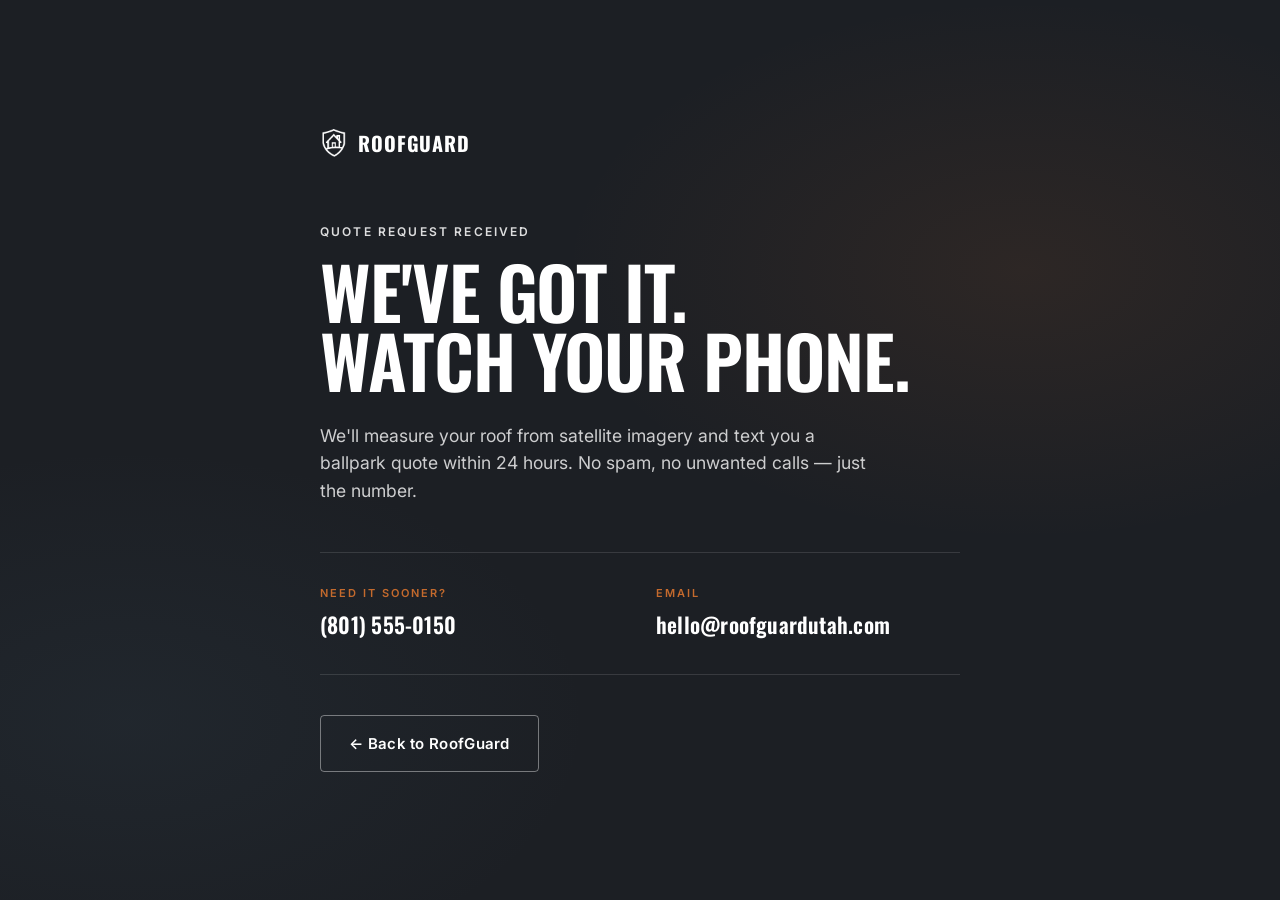
==== thanks.html @ 82bf3ee1 "Feat: Add text-to-quote flow" ====
<!DOCTYPE html>
<html lang="en">
<head>
  <meta charset="UTF-8" />
  <meta name="viewport" content="width=device-width, initial-scale=1.0" />
  <meta name="description" content="Quote request received — RoofGuard will text you within 24 hours." />
  <meta name="theme-color" content="#1C1F24" />
  <title>Thanks — RoofGuard</title>

  <link rel="icon" type="image/png" href="assets/logo-mark.png" />
  <link rel="preconnect" href="https://fonts.googleapis.com" />
  <link rel="preconnect" href="https://fonts.gstatic.com" crossorigin />
  <link href="https://fonts.googleapis.com/css2?family=Oswald:wght@500;600;700&family=Inter:wght@400;500;600&display=swap" rel="stylesheet" />
  <link rel="stylesheet" href="styles.css" />
</head>
<body class="thanks-body">

  <main class="thanks-main">
    <div class="container thanks-inner">
      <a href="/" class="thanks-brand" aria-label="RoofGuard home">
        <img src="assets/logo-mark.png" alt="" class="brand-mark" />
        <span class="brand-name">RoofGuard</span>
      </a>

      <p class="section-eyebrow eyebrow-light">Quote Request Received</p>
      <h1 class="thanks-headline">We've got it.<br />Watch your phone.</h1>
      <p class="thanks-sub">
        We'll measure your roof from satellite imagery and text you a ballpark quote within 24 hours. No spam, no unwanted calls — just the number.
      </p>

      <div class="thanks-meta">
        <div>
          <p class="thanks-meta-label">Need it sooner?</p>
          <a href="tel:+18015550150" class="thanks-meta-value">(801) 555-0150</a>
        </div>
        <div>
          <p class="thanks-meta-label">Email</p>
          <a href="mailto:hello@roofguardutah.com" class="thanks-meta-value">hello@roofguardutah.com</a>
        </div>
      </div>

      <a href="/" class="btn btn-ghost thanks-back">← Back to RoofGuard</a>
    </div>
  </main>

</body>
</html>
---- styles.css ----
/* =========================================================
   ROOFGUARD — Marketing Site
   Aesthetic: editorial-trade. Type-driven. Confident, not loud.
   ========================================================= */

/* ---------- Tokens ---------- */
:root {
  --charcoal: #1C1F24;
  --charcoal-2: #24272D;
  --copper: #C46A2D;
  --copper-deep: #A4561F;
  --sandstone: #E7D8C9;
  --sandstone-2: #F1E6DA;
  --slate: #4A6A7F;
  --slate-deep: #3A5567;
  --signal: #3FA34D;
  --signal-deep: #2F8A3C;

  --paper: #FAFAF7;
  --ink: #2A2D33;
  --ink-mute: #5A5E66;
  --rule: rgba(28, 31, 36, 0.12);
  --rule-light: rgba(255, 255, 255, 0.16);

  --container: 1200px;
  --container-pad: clamp(1.25rem, 4vw, 2.5rem);

  --font-display: 'Oswald', 'Arial Narrow', sans-serif;
  --font-body: 'Inter', 'Arial', sans-serif;

  --ease: cubic-bezier(0.2, 0.7, 0.2, 1);
}

/* ---------- Reset / base ---------- */
*, *::before, *::after { box-sizing: border-box; }
html { scroll-behavior: smooth; -webkit-text-size-adjust: 100%; }
body {
  margin: 0;
  font-family: var(--font-body);
  font-size: 17px;
  line-height: 1.55;
  color: var(--ink);
  background: var(--paper);
  -webkit-font-smoothing: antialiased;
  text-rendering: optimizeLegibility;
}
img { max-width: 100%; display: block; }
a { color: inherit; }
button { font: inherit; }
ul, ol { list-style: none; padding: 0; margin: 0; }
h1, h2, h3, h4, h5, p { margin: 0; }

.container {
  max-width: var(--container);
  margin: 0 auto;
  padding: 0 var(--container-pad);
  width: 100%;
}

/* ---------- Type system ---------- */
.section-eyebrow,
.eyebrow {
  font-family: var(--font-body);
  font-size: 12px;
  font-weight: 600;
  letter-spacing: 0.18em;
  text-transform: uppercase;
  color: var(--copper);
  display: flex;
  align-items: center;
  gap: 0.75rem;
}
.section-eyebrow { color: var(--copper-deep); }
.eyebrow-light { color: rgba(255,255,255,0.85); }
.eyebrow-rule {
  width: 28px;
  height: 1px;
  background: currentColor;
  display: inline-block;
}

.section-title {
  font-family: var(--font-display);
  font-weight: 600;
  font-size: clamp(2.25rem, 5.2vw, 4.25rem);
  line-height: 0.95;
  letter-spacing: -0.015em;
  text-transform: uppercase;
  color: var(--charcoal);
  margin-top: 0.85rem;
}
.section-head { margin-bottom: 3.5rem; max-width: 880px; }
.section-head--narrow { max-width: 720px; }

.copper-em { color: var(--copper); font-weight: 600; }

/* ---------- Buttons ---------- */
.btn {
  display: inline-flex;
  align-items: center;
  justify-content: center;
  font-family: var(--font-body);
  font-weight: 600;
  font-size: 15px;
  letter-spacing: 0.02em;
  padding: 1rem 1.75rem;
  border-radius: 4px;
  text-decoration: none;
  transition: transform 180ms var(--ease), background 180ms var(--ease), color 180ms var(--ease), border-color 180ms var(--ease);
  cursor: pointer;
  white-space: nowrap;
  border: 1.5px solid transparent;
}
.btn-primary {
  background: var(--signal);
  color: #fff;
}
.btn-primary:hover {
  background: var(--signal-deep);
  transform: translateY(-1px);
}
.btn-ghost {
  background: transparent;
  color: var(--copper);
  border-color: var(--copper);
}
.btn-ghost:hover {
  background: var(--copper);
  color: #fff;
}
.btn-lg { padding: 1.25rem 2.25rem; font-size: 16px; }

/* ===========================================================
   HEADER
   =========================================================== */
.site-header {
  position: fixed;
  top: 0; left: 0; right: 0;
  z-index: 100;
  padding: 1.1rem 0;
  background: transparent;
  transition: background 220ms var(--ease), padding 220ms var(--ease), border-color 220ms var(--ease);
  border-bottom: 1px solid transparent;
}
.site-header.is-scrolled {
  background: rgba(28, 31, 36, 0.96);
  padding: 0.7rem 0;
  border-bottom-color: rgba(255,255,255,0.06);
  backdrop-filter: blur(8px);
  -webkit-backdrop-filter: blur(8px);
}
.header-inner {
  display: flex;
  align-items: center;
  justify-content: space-between;
  gap: 2rem;
}
.brand {
  display: flex;
  align-items: center;
  gap: 0.65rem;
  text-decoration: none;
  color: var(--charcoal);
  transition: color 200ms var(--ease);
}
.site-header.is-scrolled .brand { color: #fff; }
.brand-mark {
  width: 32px;
  height: 32px;
  transition: filter 200ms var(--ease);
}
.site-header.is-scrolled .brand-mark { filter: invert(1); }
.brand-name {
  font-family: var(--font-display);
  font-weight: 700;
  font-size: 20px;
  letter-spacing: 0.04em;
  text-transform: uppercase;
  color: inherit;
}
.header-nav {
  display: flex;
  gap: 2rem;
  font-size: 13px;
  font-weight: 500;
  letter-spacing: 0.08em;
  text-transform: uppercase;
}
.header-nav a {
  color: rgba(28, 31, 36, 0.72);
  text-decoration: none;
  transition: color 160ms var(--ease);
  position: relative;
  padding: 0.25rem 0;
}
.site-header.is-scrolled .header-nav a { color: rgba(255,255,255,0.78); }
.header-nav a:hover { color: var(--charcoal); }
.site-header.is-scrolled .header-nav a:hover { color: #fff; }
.header-nav a:hover::after {
  content: '';
  position: absolute;
  left: 0; right: 0; bottom: -2px;
  height: 1px;
  background: var(--copper);
}
.header-phone {
  display: flex;
  flex-direction: column;
  align-items: flex-end;
  text-decoration: none;
  color: var(--charcoal);
  line-height: 1.1;
  gap: 2px;
  transition: color 200ms var(--ease);
}
.site-header.is-scrolled .header-phone { color: #fff; }
.phone-label {
  font-size: 10px;
  letter-spacing: 0.18em;
  text-transform: uppercase;
  color: var(--copper);
  font-weight: 600;
}
.phone-number {
  font-family: var(--font-display);
  font-size: 17px;
  font-weight: 600;
  letter-spacing: 0.02em;
}

@media (max-width: 800px) {
  .header-nav { display: none; }
}

/* ===========================================================
   HERO
   =========================================================== */
.hero {
  background: var(--paper);
  color: var(--charcoal);
  padding: 9.5rem 0 0;
  position: relative;
  overflow: hidden;
}
/* Subtle warmth — barely-there copper + slate radials on paper */
.hero::before {
  content: '';
  position: absolute;
  inset: 0;
  background:
    radial-gradient(ellipse 60% 50% at 85% 25%, rgba(196, 106, 45, 0.07), transparent 60%),
    radial-gradient(ellipse 55% 45% at 5% 90%, rgba(74, 106, 127, 0.06), transparent 60%);
  pointer-events: none;
}
.hero-grid {
  display: grid;
  grid-template-columns: 1.05fr 1fr;
  gap: 4rem;
  align-items: center;
  position: relative;
  padding-bottom: 5rem;
}
.hero-copy .eyebrow {
  color: var(--copper-deep);
}
.hero-headline {
  font-family: var(--font-display);
  font-weight: 600;
  text-transform: uppercase;
  font-size: clamp(2.75rem, 6.5vw, 5.75rem);
  line-height: 0.92;
  letter-spacing: -0.02em;
  margin: 1.25rem 0 1.75rem;
  color: var(--charcoal);
}
.hero-figure {
  color: var(--copper);
  font-weight: 700;
  font-size: 1.06em;
  letter-spacing: -0.025em;
  position: relative;
  display: inline-block;
}
.hero-sub {
  font-size: 1.125rem;
  line-height: 1.55;
  color: rgba(28, 31, 36, 0.72);
  max-width: 540px;
  margin-bottom: 2.25rem;
}
.hero-ctas {
  display: flex;
  flex-wrap: wrap;
  gap: 0.85rem;
  margin-bottom: 2.5rem;
}
.hero-trust {
  display: flex;
  flex-wrap: wrap;
  align-items: center;
  gap: 0.85rem;
  font-size: 12px;
  text-transform: uppercase;
  letter-spacing: 0.14em;
  color: rgba(28, 31, 36, 0.55);
  font-weight: 500;
}
.hero-trust .dot {
  display: inline-block;
  width: 4px;
  height: 4px;
  border-radius: 50%;
  background: var(--copper);
}

/* Hero photo treatment */
.hero-media {
  position: relative;
}
.hero-photo {
  position: relative;
  aspect-ratio: 4 / 5;
  background:
    linear-gradient(135deg, rgba(196,106,45,0.20), transparent 55%),
    linear-gradient(180deg, #2E2A26 0%, #161719 100%);
  border: 1px solid rgba(255,255,255,0.08);
  overflow: hidden;
  isolation: isolate;
}
/* Diagonal placeholder pattern — only visible when photo is missing */
.hero-photo > .hero-photo-placeholder {
  position: absolute;
  inset: 0;
  z-index: 1;
  display: flex;
  align-items: center;
  justify-content: center;
  background:
    repeating-linear-gradient(
      135deg,
      rgba(255,255,255,0.03) 0 1px,
      transparent 1px 14px
    );
  color: rgba(255,255,255,0.18);
  font-family: var(--font-display);
  font-size: 10px;
  letter-spacing: 0.32em;
  text-transform: uppercase;
}
/* Photo layer — covers placeholder when image loads; transparent when missing */
.hero-photo::after {
  content: '';
  position: absolute;
  inset: 0;
  z-index: 2;
  background-image: url('assets/hero-roof.jpg');
  background-size: cover;
  background-position: center;
}
/* Faint diagonal texture only — no darkening */
.hero-photo::before {
  content: '';
  position: absolute;
  inset: 0;
  z-index: 3;
  background:
    repeating-linear-gradient(
      45deg,
      rgba(255,255,255,0.012) 0px,
      rgba(255,255,255,0.012) 1px,
      transparent 1px,
      transparent 5px
    );
  pointer-events: none;
}
.hero-photo-overlay { z-index: 4; }
.hero-photo-overlay {
  position: absolute;
  bottom: 1.25rem;
  left: 1.25rem;
  z-index: 3;
}
.photo-tag {
  font-size: 11px;
  letter-spacing: 0.16em;
  text-transform: uppercase;
  font-weight: 600;
  color: rgba(255,255,255,0.92);
  padding: 0.4rem 0.75rem;
  background: rgba(28,31,36,0.55);
  border: 1px solid rgba(255,255,255,0.18);
  backdrop-filter: blur(6px);
  -webkit-backdrop-filter: blur(6px);
}
.hero-photo-meta {
  display: flex;
  justify-content: space-between;
  margin-top: 0.85rem;
  font-size: 11px;
  letter-spacing: 0.16em;
  text-transform: uppercase;
  color: rgba(28, 31, 36, 0.5);
  font-weight: 500;
}
.hero-photo-meta span:first-child {
  color: var(--copper-deep);
  font-family: var(--font-display);
  font-size: 13px;
  letter-spacing: 0.05em;
}

/* Hero marquee strip */
.hero-marquee {
  border-top: 1px solid rgba(28, 31, 36, 0.14);
  border-bottom: 1px solid rgba(28, 31, 36, 0.14);
  background: var(--paper);
  padding: 1.1rem 0;
  overflow: hidden;
  position: relative;
}
.marquee-track {
  display: flex;
  gap: 2.25rem;
  white-space: nowrap;
  animation: marquee 38s linear infinite;
  font-family: var(--font-display);
  font-size: 13px;
  letter-spacing: 0.22em;
  text-transform: uppercase;
  color: rgba(28, 31, 36, 0.4);
}
.marquee-track span:nth-child(odd) { color: var(--charcoal); }
.marquee-track span:nth-child(even) { color: var(--copper); }
@keyframes marquee {
  from { transform: translateX(0); }
  to { transform: translateX(-50%); }
}
@media (prefers-reduced-motion: reduce) {
  .marquee-track { animation: none; }
}

@media (max-width: 900px) {
  .hero { padding-top: 7rem; }
  .hero-grid {
    grid-template-columns: 1fr;
    gap: 3rem;
  }
  .hero-photo { aspect-ratio: 4 / 3; }
}

/* ===========================================================
   SECTIONS — shared
   =========================================================== */
.section {
  padding: clamp(4.5rem, 9vw, 7.5rem) 0;
  position: relative;
}

/* ---------- COST ---------- */
.section-cost { background: var(--sandstone); }
.cost-cards {
  display: grid;
  grid-template-columns: 1fr 1fr;
  gap: 1.25rem;
  margin-top: 3rem;
}
.cost-card {
  position: relative;
  background: #fff;
  border: 1px solid var(--rule);
  padding: 2.5rem 2rem 2.25rem;
  display: flex;
  flex-direction: column;
}
.cost-card--featured {
  border-color: var(--copper);
  border-width: 2px;
  background: #fff;
  box-shadow: 0 24px 60px -28px rgba(196, 106, 45, 0.4);
  transform: translateY(-4px);
}
.cost-card-tab {
  position: absolute;
  top: -1px;
  right: 2rem;
  background: var(--copper);
  color: #fff;
  font-size: 11px;
  font-weight: 600;
  letter-spacing: 0.18em;
  text-transform: uppercase;
  padding: 0.45rem 0.85rem;
}
.cost-card-label {
  font-size: 11px;
  font-weight: 600;
  letter-spacing: 0.2em;
  text-transform: uppercase;
  color: var(--ink-mute);
  margin-bottom: 0.5rem;
}
.cost-card-title {
  font-family: var(--font-display);
  font-weight: 600;
  font-size: 1.5rem;
  letter-spacing: 0.01em;
  text-transform: uppercase;
  color: var(--charcoal);
}
.cost-card-figure {
  font-family: var(--font-display);
  font-weight: 700;
  color: var(--charcoal);
  margin: 1.75rem 0 1.5rem;
  display: flex;
  align-items: flex-start;
  line-height: 1;
}
.cost-prefix {
  font-size: clamp(1.5rem, 2.5vw, 2rem);
  margin-right: 0.15em;
  color: var(--copper);
  margin-top: 0.3em;
}
.cost-amount {
  font-size: clamp(2.5rem, 5vw, 3.75rem);
  letter-spacing: -0.02em;
}
.cost-card--featured .cost-prefix,
.cost-card--featured .cost-amount {
  color: var(--copper);
}
.cost-card-list {
  border-top: 1px solid var(--rule);
  padding-top: 1.25rem;
  display: flex;
  flex-direction: column;
  gap: 0.65rem;
  font-size: 0.95rem;
  color: var(--ink);
  margin-top: auto;
}
.cost-card-list li {
  position: relative;
  padding-left: 1.25rem;
}
.cost-card-list li::before {
  content: '—';
  position: absolute;
  left: 0;
  color: var(--ink-mute);
}
.cost-card--featured .cost-card-list li::before {
  color: var(--copper);
}
.cost-footnote {
  margin-top: 2.5rem;
  text-align: center;
  font-family: var(--font-display);
  font-size: clamp(1rem, 1.5vw, 1.25rem);
  text-transform: uppercase;
  letter-spacing: 0.06em;
  color: var(--ink-mute);
}

@media (max-width: 760px) {
  .cost-cards { grid-template-columns: 1fr; }
  .cost-card--featured { transform: none; }
}

/* ---------- PROBLEM ---------- */
.section-problem {
  background: var(--paper);
  position: relative;
}
.section-problem .container { position: relative; }
.problem-list {
  display: grid;
  grid-template-columns: repeat(3, 1fr);
  gap: 0;
  border-top: 1px solid rgba(28,31,36,0.18);
}
.problem-list li {
  display: flex;
  flex-direction: column;
  gap: 1.5rem;
  padding: 2.5rem 1.75rem 2.5rem 0;
  border-right: 1px solid rgba(28,31,36,0.12);
}
.problem-list li:last-child { border-right: none; padding-right: 0; }
.problem-list li:not(:first-child) { padding-left: 1.75rem; }
.problem-num {
  font-family: var(--font-display);
  font-size: 0.85rem;
  font-weight: 600;
  letter-spacing: 0.2em;
  color: var(--copper);
}
.problem-list h3 {
  font-family: var(--font-display);
  font-size: 1.5rem;
  text-transform: uppercase;
  letter-spacing: 0.01em;
  color: var(--charcoal);
  font-weight: 600;
  margin-bottom: 0.6rem;
}
.problem-list p {
  color: var(--ink);
  font-size: 0.98rem;
}
.problem-closing {
  margin-top: 3.5rem;
  font-family: var(--font-display);
  font-size: clamp(1.5rem, 3vw, 2.25rem);
  text-transform: uppercase;
  letter-spacing: 0.01em;
  color: var(--charcoal);
  font-weight: 600;
}

@media (max-width: 800px) {
  .problem-list { grid-template-columns: 1fr; }
  .problem-list li {
    border-right: none;
    border-bottom: 1px solid rgba(28,31,36,0.12);
    padding: 2rem 0 !important;
  }
  .problem-list li:last-child { border-bottom: none; }
}

/* ---------- PROCESS ---------- */
.section-process { background: var(--sandstone-2); }
.process-steps {
  display: grid;
  grid-template-columns: repeat(3, 1fr);
  gap: 1px;
  background: rgba(28, 31, 36, 0.12);
  margin-top: 3rem;
  border: 1px solid rgba(28, 31, 36, 0.12);
}
.process-step {
  background: #fff;
  padding: 2.5rem 2rem;
  display: flex;
  flex-direction: column;
  gap: 0.85rem;
}
.process-num {
  font-family: var(--font-display);
  font-size: 2.75rem;
  font-weight: 600;
  color: var(--copper);
  line-height: 1;
  letter-spacing: -0.01em;
  margin-bottom: 0.5rem;
}
.process-step h3 {
  font-family: var(--font-display);
  font-size: 1.35rem;
  text-transform: uppercase;
  font-weight: 600;
  color: var(--charcoal);
  letter-spacing: 0.01em;
}
.process-step p {
  color: var(--ink);
  font-size: 0.97rem;
}

@media (max-width: 800px) {
  .process-steps { grid-template-columns: 1fr; }
}

/* ---------- QUALIFY ---------- */
.section-qualify {
  background: var(--charcoal);
  color: #fff;
}
.section-qualify .section-title { color: #fff; }
.section-qualify .section-eyebrow { color: var(--copper); }
.qualify-grid {
  display: grid;
  grid-template-columns: 1fr 1.25fr;
  gap: 4rem;
  align-items: start;
}
.qualify-intro {
  margin-top: 1.5rem;
  color: rgba(255,255,255,0.7);
  font-size: 1.05rem;
  max-width: 380px;
}
.qualify-list {
  display: flex;
  flex-direction: column;
  gap: 0;
}
.qualify-list li {
  display: grid;
  grid-template-columns: 48px 1fr;
  gap: 1.25rem;
  padding: 1.75rem 0;
  border-top: 1px solid rgba(255,255,255,0.12);
  align-items: start;
}
.qualify-list li:last-child { border-bottom: 1px solid rgba(255,255,255,0.12); }
.check {
  display: inline-flex;
  align-items: center;
  justify-content: center;
  width: 32px;
  height: 32px;
  border: 1.5px solid var(--copper);
  color: var(--copper);
  font-size: 16px;
  font-weight: 600;
}
.qualify-list h3 {
  font-family: var(--font-display);
  font-size: 1.3rem;
  text-transform: uppercase;
  font-weight: 600;
  letter-spacing: 0.01em;
  color: #fff;
  margin-bottom: 0.4rem;
}
.qualify-list p {
  color: rgba(255,255,255,0.65);
  font-size: 0.97rem;
}
.qualify-cta {
  grid-column: 1 / -1;
  margin-top: 2.5rem;
  display: flex;
  flex-direction: column;
  align-items: flex-start;
  gap: 0.85rem;
}
.qualify-cta-note {
  color: rgba(255,255,255,0.6);
  font-size: 0.95rem;
}
.qualify-cta-note a {
  color: var(--copper);
  text-decoration: none;
  font-weight: 600;
}
.qualify-cta-note a:hover { text-decoration: underline; }

@media (max-width: 900px) {
  .qualify-grid { grid-template-columns: 1fr; gap: 2.5rem; }
}

/* ---------- TRUST ---------- */
.section-trust { background: var(--paper); }
.trust-head { max-width: 880px; margin-bottom: 3.5rem; }
.trust-stats {
  display: grid;
  grid-template-columns: repeat(3, 1fr);
  gap: 0;
  border-top: 1px solid var(--rule);
  border-bottom: 1px solid var(--rule);
}
.trust-stat {
  padding: 2.5rem 1.5rem 2.5rem 0;
  border-right: 1px solid var(--rule);
  display: flex;
  flex-direction: column;
  gap: 0.5rem;
}
.trust-stat:last-child { border-right: none; }
.trust-stat:not(:first-child) { padding-left: 1.5rem; }
.stat-num {
  font-family: var(--font-display);
  font-size: clamp(1.5rem, 3vw, 2.25rem);
  text-transform: uppercase;
  font-weight: 600;
  color: var(--charcoal);
  letter-spacing: 0;
  line-height: 1;
}
.stat-label {
  font-size: 11px;
  letter-spacing: 0.18em;
  text-transform: uppercase;
  color: var(--copper);
  font-weight: 600;
}
.trust-line {
  margin-top: 2.5rem;
  font-size: 1.1rem;
  color: var(--ink);
  max-width: 640px;
}

@media (max-width: 760px) {
  .trust-stats { grid-template-columns: 1fr; }
  .trust-stat {
    border-right: none;
    border-bottom: 1px solid var(--rule);
    padding: 2rem 0 !important;
  }
  .trust-stat:last-child { border-bottom: none; }
}

/* ---------- FAQ ---------- */
.section-faq { background: var(--sandstone-2); }
.faq-grid {
  display: grid;
  grid-template-columns: 1fr 1.4fr;
  gap: 4rem;
  align-items: start;
}
.faq-intro {
  margin-top: 1.5rem;
  color: var(--ink-mute);
  max-width: 320px;
}
.faq-list { display: flex; flex-direction: column; }
.faq-item {
  border-top: 1px solid rgba(28,31,36,0.18);
}
.faq-item:last-child { border-bottom: 1px solid rgba(28,31,36,0.18); }
.faq-item summary {
  list-style: none;
  cursor: pointer;
  padding: 1.5rem 0;
  display: flex;
  align-items: center;
  justify-content: space-between;
  gap: 1rem;
  font-family: var(--font-display);
  font-size: 1.15rem;
  text-transform: uppercase;
  letter-spacing: 0.01em;
  font-weight: 600;
  color: var(--charcoal);
  transition: color 160ms var(--ease);
}
.faq-item summary::-webkit-details-marker { display: none; }
.faq-item summary:hover { color: var(--copper); }
.faq-icon {
  width: 22px;
  height: 22px;
  position: relative;
  flex-shrink: 0;
  border: 1.5px solid var(--copper);
  border-radius: 50%;
}
.faq-icon::before, .faq-icon::after {
  content: '';
  position: absolute;
  background: var(--copper);
  top: 50%; left: 50%;
  transform: translate(-50%, -50%);
  transition: transform 220ms var(--ease);
}
.faq-icon::before { width: 9px; height: 1.5px; }
.faq-icon::after { width: 1.5px; height: 9px; }
.faq-item[open] .faq-icon::after { transform: translate(-50%, -50%) rotate(90deg); opacity: 0; }
.faq-body {
  padding: 0 0 1.75rem;
  max-width: 640px;
  color: var(--ink);
}

@media (max-width: 900px) {
  .faq-grid { grid-template-columns: 1fr; gap: 2.5rem; }
}

/* ---------- QUOTE FORM ---------- */
.section-quote { background: var(--paper); position: relative; }
.section-quote::before {
  content: '';
  position: absolute;
  inset: 0;
  background:
    radial-gradient(ellipse 50% 40% at 90% 10%, rgba(196, 106, 45, 0.06), transparent 60%),
    radial-gradient(ellipse 50% 40% at 0% 90%, rgba(74, 106, 127, 0.05), transparent 60%);
  pointer-events: none;
}
.quote-grid {
  display: grid;
  grid-template-columns: 1fr 1fr;
  gap: 4rem;
  align-items: start;
  position: relative;
}
.quote-intro {
  margin-top: 1.5rem;
  font-size: 1.05rem;
  color: var(--ink);
  max-width: 460px;
}
.quote-steps {
  margin-top: 2.5rem;
  display: flex;
  flex-direction: column;
}
.quote-steps li {
  display: grid;
  grid-template-columns: 56px 1fr;
  gap: 1.25rem;
  padding: 1.5rem 0;
  border-top: 1px solid var(--rule);
  align-items: start;
}
.quote-steps li:last-child { border-bottom: 1px solid var(--rule); }
.quote-step-num {
  font-family: var(--font-display);
  font-size: 1.5rem;
  font-weight: 600;
  color: var(--copper);
  letter-spacing: 0;
  line-height: 1;
}
.quote-steps h3 {
  font-family: var(--font-display);
  font-size: 1.15rem;
  text-transform: uppercase;
  letter-spacing: 0.01em;
  font-weight: 600;
  color: var(--charcoal);
  margin-bottom: 0.35rem;
}
.quote-steps p {
  color: var(--ink);
  font-size: 0.95rem;
}

/* Form panel */
.quote-form-wrap {
  background: var(--charcoal);
  color: #fff;
  padding: 2.75rem 2.25rem;
  border-top: 4px solid var(--copper);
  position: relative;
  box-shadow: 0 30px 60px -30px rgba(28, 31, 36, 0.45);
}
.quote-form { display: flex; flex-direction: column; gap: 1.1rem; }
.quote-form-eyebrow {
  font-size: 11px;
  font-weight: 600;
  letter-spacing: 0.2em;
  text-transform: uppercase;
  color: var(--copper);
}
.quote-form-title {
  font-family: var(--font-display);
  font-size: 1.5rem;
  text-transform: uppercase;
  letter-spacing: 0.01em;
  font-weight: 600;
  color: #fff;
  margin-bottom: 0.5rem;
}
.field {
  display: flex;
  flex-direction: column;
  gap: 0.4rem;
}
.field label {
  font-size: 11px;
  font-weight: 600;
  letter-spacing: 0.16em;
  text-transform: uppercase;
  color: rgba(255,255,255,0.78);
}
.field-hint {
  color: rgba(255,255,255,0.45);
  font-weight: 500;
  letter-spacing: 0.08em;
  text-transform: none;
}
.field input,
.field select,
.field textarea {
  font-family: var(--font-body);
  font-size: 15px;
  color: #fff;
  background: rgba(255,255,255,0.04);
  border: 1px solid rgba(255,255,255,0.16);
  border-radius: 3px;
  padding: 0.85rem 0.95rem;
  width: 100%;
  transition: border-color 160ms var(--ease), background 160ms var(--ease);
}
.field input::placeholder,
.field textarea::placeholder {
  color: rgba(255,255,255,0.35);
}
.field input:focus,
.field select:focus,
.field textarea:focus {
  outline: none;
  border-color: var(--copper);
  background: rgba(255,255,255,0.06);
}
.field select {
  appearance: none;
  -webkit-appearance: none;
  background-image: linear-gradient(45deg, transparent 50%, var(--copper) 50%),
                    linear-gradient(135deg, var(--copper) 50%, transparent 50%);
  background-position: calc(100% - 18px) center, calc(100% - 13px) center;
  background-size: 5px 5px, 5px 5px;
  background-repeat: no-repeat;
  padding-right: 2.5rem;
  cursor: pointer;
}
.field textarea { resize: vertical; min-height: 80px; }

.btn-block { width: 100%; margin-top: 0.5rem; }

.quote-form-fine {
  font-size: 12px;
  color: rgba(255,255,255,0.5);
  line-height: 1.5;
  margin-top: 0.25rem;
}

.honeypot { display: none !important; }

@media (max-width: 900px) {
  .quote-grid { grid-template-columns: 1fr; gap: 2.5rem; }
  .quote-form-wrap { padding: 2rem 1.5rem; }
}

/* ---------- FINAL CTA ---------- */
.section-final {
  background: var(--slate);
  color: #fff;
  position: relative;
  overflow: hidden;
}
.section-final::before {
  content: '';
  position: absolute;
  inset: 0;
  background:
    radial-gradient(ellipse 50% 40% at 80% 100%, rgba(255,255,255,0.08), transparent 60%),
    linear-gradient(180deg, var(--slate) 0%, var(--slate-deep) 100%);
  pointer-events: none;
}
.final-inner {
  position: relative;
  text-align: left;
  max-width: 880px;
}
.final-headline {
  font-family: var(--font-display);
  font-size: clamp(2.5rem, 6vw, 5rem);
  text-transform: uppercase;
  font-weight: 600;
  letter-spacing: -0.015em;
  line-height: 0.95;
  color: #fff;
  margin: 1rem 0 1.75rem;
}
.final-sub {
  font-size: 1.15rem;
  color: rgba(255,255,255,0.85);
  max-width: 560px;
  margin-bottom: 2.5rem;
}
.final-cta-row {
  display: flex;
  flex-wrap: wrap;
  align-items: center;
  gap: 2rem;
}
.final-phone {
  text-decoration: none;
  color: #fff;
  display: flex;
  flex-direction: column;
  gap: 0.15rem;
}
.phone-tag {
  font-size: 11px;
  letter-spacing: 0.18em;
  text-transform: uppercase;
  color: rgba(255,255,255,0.65);
  font-weight: 600;
}
.phone-big {
  font-family: var(--font-display);
  font-size: 1.65rem;
  letter-spacing: 0.01em;
  font-weight: 600;
}

/* ---------- FOOTER ---------- */
.site-footer {
  background: var(--charcoal);
  color: rgba(255,255,255,0.7);
  padding: 4.5rem 0 2rem;
  font-size: 0.92rem;
}
.footer-grid {
  display: grid;
  grid-template-columns: 1.4fr 1fr 1fr 1fr;
  gap: 3rem;
  padding-bottom: 3rem;
  border-bottom: 1px solid rgba(255,255,255,0.08);
}
.footer-logo {
  width: 88px;
  filter: invert(1);
  margin-bottom: 1.25rem;
}
.footer-tag {
  max-width: 260px;
  color: rgba(255,255,255,0.55);
  font-size: 0.92rem;
}
.footer-col h4 {
  font-family: var(--font-display);
  font-size: 12px;
  text-transform: uppercase;
  letter-spacing: 0.18em;
  color: var(--copper);
  margin-bottom: 1rem;
  font-weight: 600;
}
.footer-col ul {
  display: flex;
  flex-direction: column;
  gap: 0.55rem;
}
.footer-col a {
  color: rgba(255,255,255,0.78);
  text-decoration: none;
  transition: color 160ms var(--ease);
}
.footer-col a:hover { color: var(--copper); }
.footer-bottom {
  display: flex;
  justify-content: space-between;
  align-items: center;
  padding-top: 1.75rem;
  font-size: 0.82rem;
  color: rgba(255,255,255,0.45);
}
.footer-credit {
  font-family: var(--font-display);
  letter-spacing: 0.18em;
  text-transform: uppercase;
}

@media (max-width: 800px) {
  .footer-grid {
    grid-template-columns: 1fr 1fr;
    gap: 2rem;
  }
  .footer-bottom {
    flex-direction: column;
    gap: 0.75rem;
    align-items: flex-start;
  }
}
@media (max-width: 480px) {
  .footer-grid { grid-template-columns: 1fr; }
}

/* ---------- Thanks page ---------- */
.thanks-body {
  background: var(--charcoal);
  color: #fff;
  min-height: 100vh;
  display: flex;
  flex-direction: column;
}
.thanks-main {
  flex: 1;
  display: flex;
  align-items: center;
  padding: 4rem 0;
  position: relative;
  overflow: hidden;
}
.thanks-main::before {
  content: '';
  position: absolute;
  inset: 0;
  background:
    radial-gradient(ellipse 60% 50% at 80% 30%, rgba(196, 106, 45, 0.10), transparent 60%),
    radial-gradient(ellipse 60% 50% at 10% 80%, rgba(74, 106, 127, 0.10), transparent 60%);
  pointer-events: none;
}
.thanks-inner {
  position: relative;
  max-width: 720px;
}
.thanks-brand {
  display: inline-flex;
  align-items: center;
  gap: 0.65rem;
  text-decoration: none;
  color: #fff;
  margin-bottom: 4rem;
}
.thanks-brand .brand-mark { filter: invert(1); width: 28px; height: 28px; }
.thanks-headline {
  font-family: var(--font-display);
  font-size: clamp(2.5rem, 6vw, 4.5rem);
  text-transform: uppercase;
  font-weight: 600;
  letter-spacing: -0.015em;
  line-height: 0.95;
  color: #fff;
  margin: 1rem 0 1.75rem;
}
.thanks-sub {
  font-size: 1.1rem;
  color: rgba(255,255,255,0.78);
  max-width: 560px;
  margin-bottom: 3rem;
}
.thanks-meta {
  display: grid;
  grid-template-columns: 1fr 1fr;
  gap: 2rem;
  padding: 2rem 0;
  border-top: 1px solid rgba(255,255,255,0.12);
  border-bottom: 1px solid rgba(255,255,255,0.12);
  margin-bottom: 2.5rem;
}
.thanks-meta-label {
  font-size: 11px;
  font-weight: 600;
  letter-spacing: 0.18em;
  text-transform: uppercase;
  color: var(--copper);
  margin-bottom: 0.4rem;
}
.thanks-meta-value {
  font-family: var(--font-display);
  font-size: 1.35rem;
  font-weight: 600;
  letter-spacing: 0.01em;
  color: #fff;
  text-decoration: none;
}
.thanks-meta-value:hover { color: var(--copper); }
.thanks-back {
  background: transparent;
  color: #fff;
  border-color: rgba(255,255,255,0.4);
}
.thanks-back:hover {
  background: var(--copper);
  border-color: var(--copper);
  color: #fff;
}
@media (max-width: 600px) {
  .thanks-meta { grid-template-columns: 1fr; gap: 1.25rem; }
  .thanks-brand { margin-bottom: 2.5rem; }
}

/* ---------- Tap target sizing for buttons on mobile ---------- */
@media (max-width: 480px) {
  .btn { width: 100%; }
  .hero-ctas { flex-direction: column; align-items: stretch; }
  .final-cta-row { flex-direction: column; align-items: flex-start; }
}
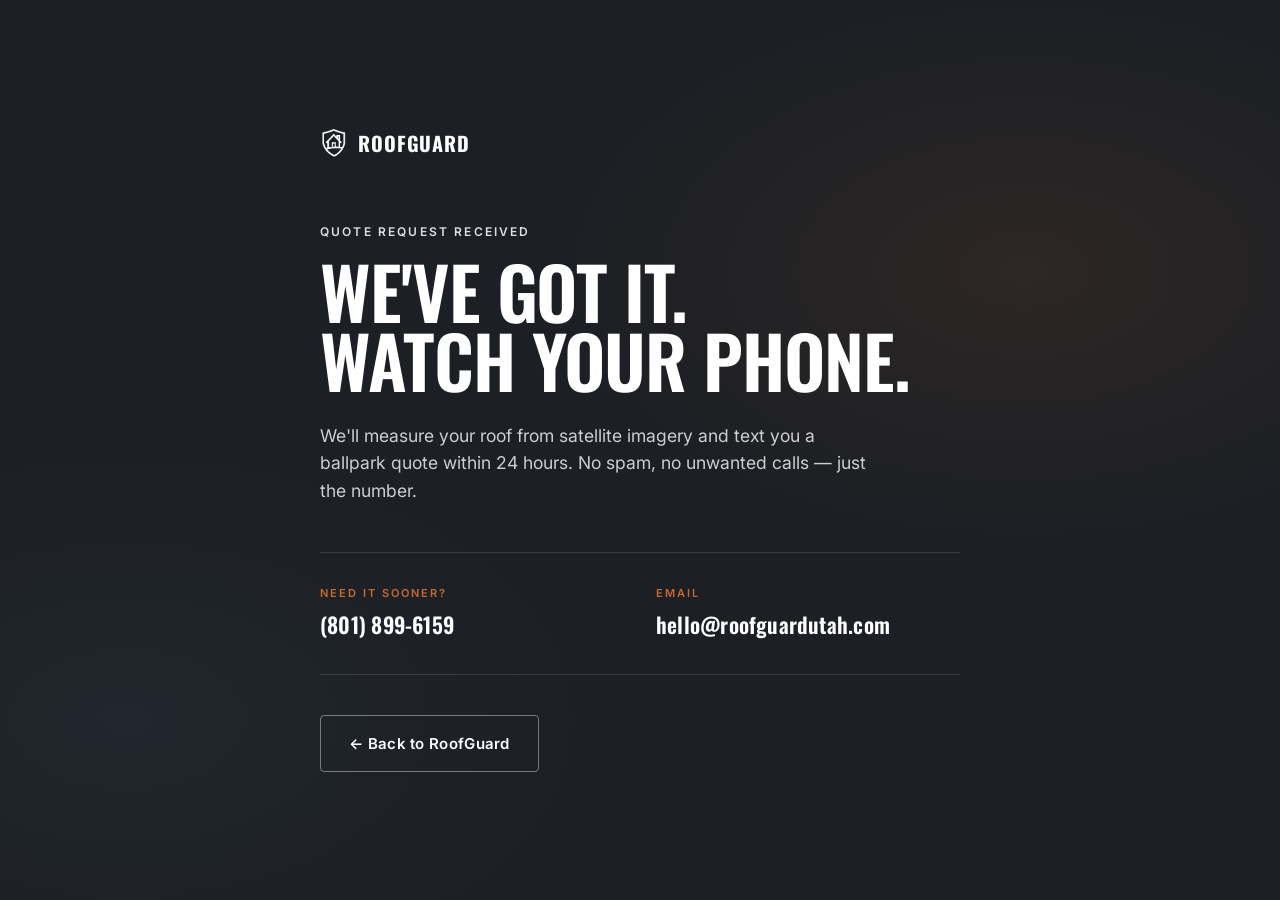
==== commit 812e952d: "Replace placeholder phone number" ====
--- a/thanks.html
+++ b/thanks.html
@@ -31,7 +31,7 @@
       <div class="thanks-meta">
         <div>
           <p class="thanks-meta-label">Need it sooner?</p>
-          <a href="tel:+18015550150" class="thanks-meta-value">(801) 555-0150</a>
+          <a href="tel:+18018996159" class="thanks-meta-value">(801) 899-6159</a>
         </div>
         <div>
           <p class="thanks-meta-label">Email</p>
